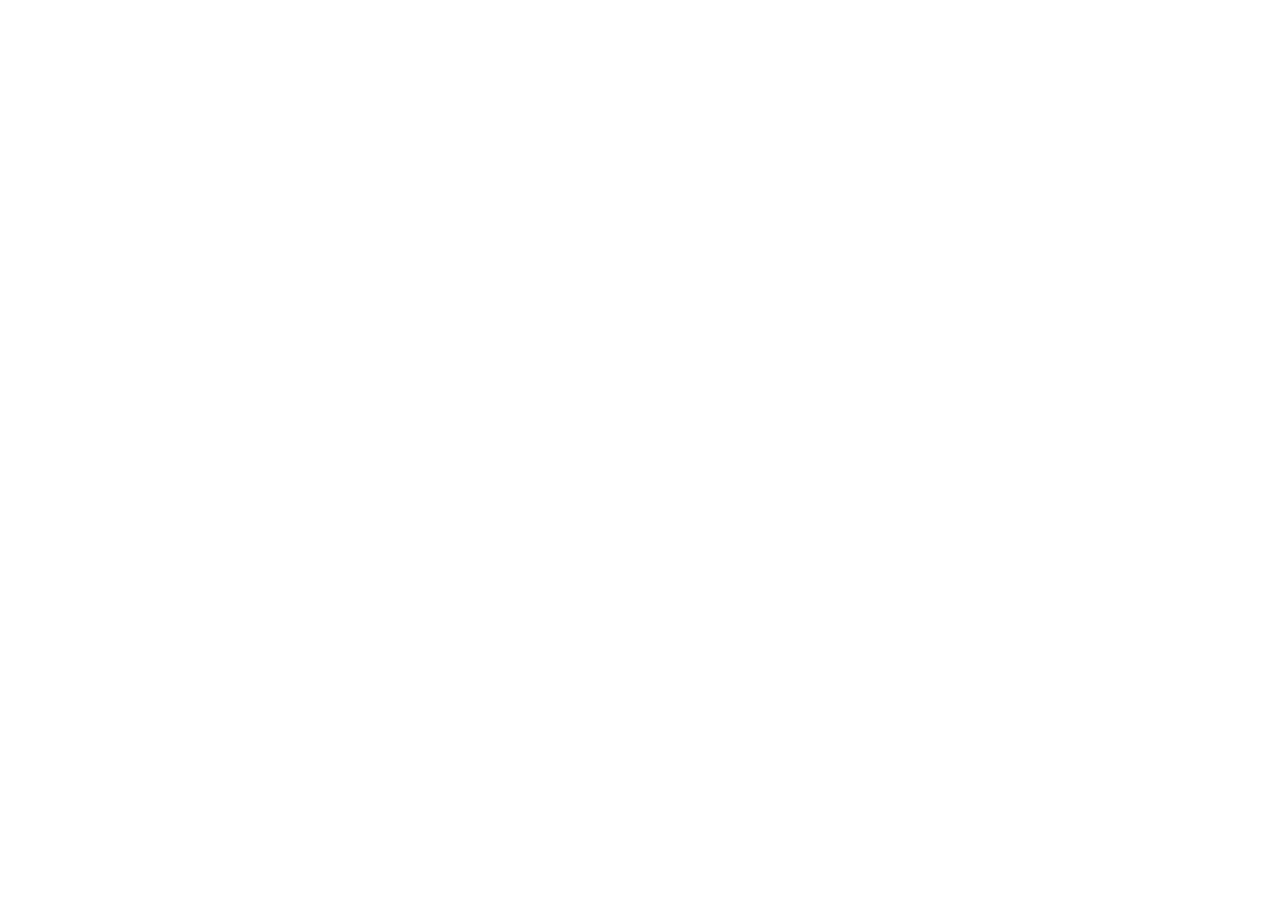
==== index.html @ a67e993c "creating the structure of website" ====
<!DOCTYPE html>
<html>
    <head>
        <meta charset="utf-8">
        <meta http-equiv="X-UA-Compatible" content="IE=edge">
        <title></title>
        <meta name="description" content="">
        <meta name="viewport" content="width=device-width, initial-scale=1">
        <link rel="stylesheet" href="style.css">
    </head>
    <body>
        <!--[if lt IE 7]>
            <p class="browsehappy">You are using an <strong>outdated</strong> browser. Please <a href="#">upgrade your browser</a> to improve your experience.</p>
        <![endif]-->
        
    </body>
</html>
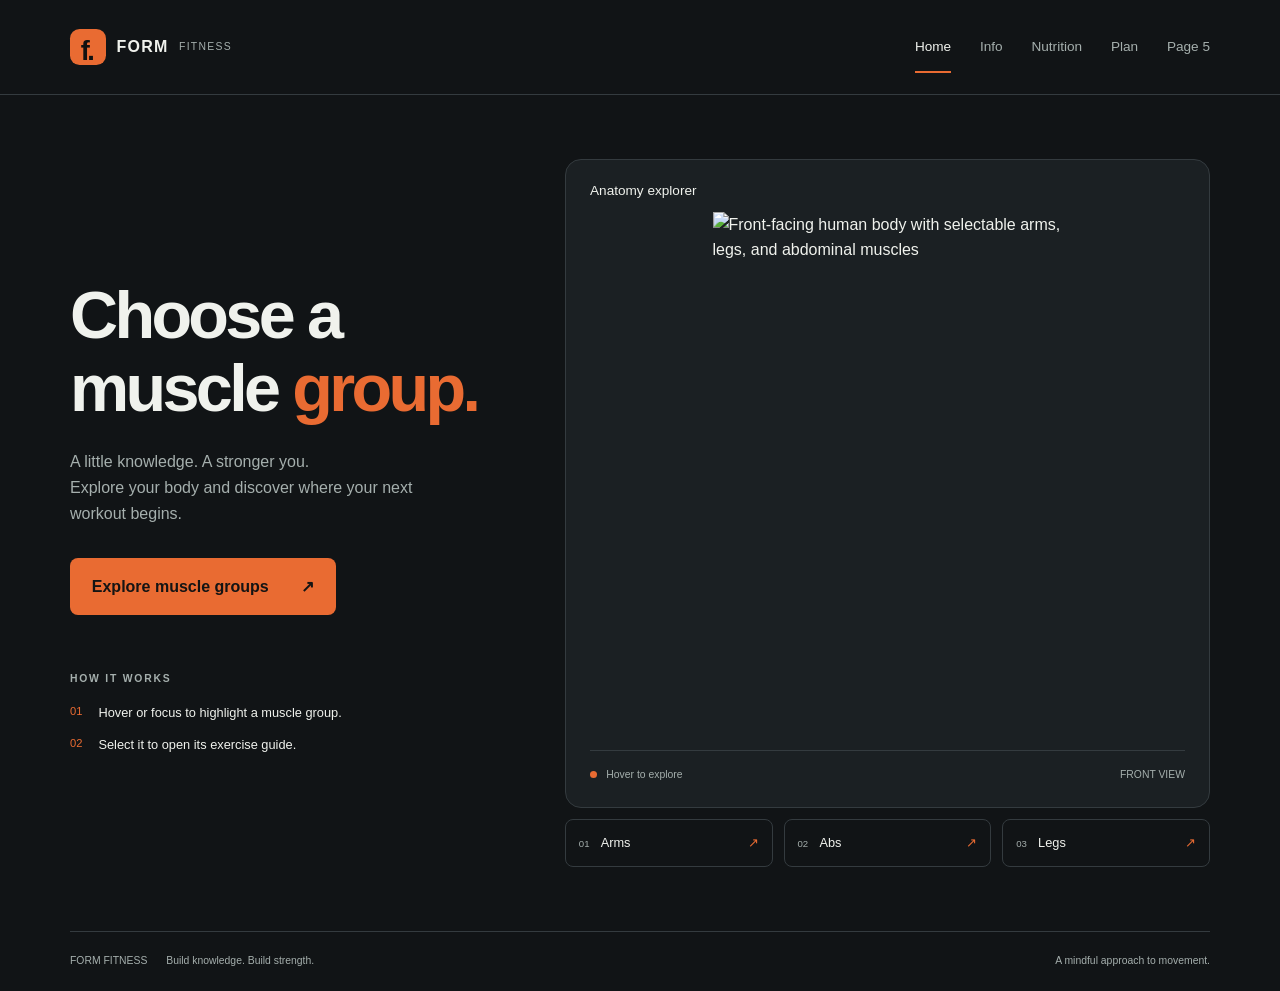
==== commit fea735f7: "page 1 done, set out some rules for all pages (view style.css)" ====
--- a/index.html
+++ b/index.html
@@ -1,17 +1,72 @@
 <!DOCTYPE html>
-<html>
-    <head>
-        <meta charset="utf-8">
-        <meta http-equiv="X-UA-Compatible" content="IE=edge">
-        <title></title>
-        <meta name="description" content="">
-        <meta name="viewport" content="width=device-width, initial-scale=1">
-        <link rel="stylesheet" href="style.css">
-    </head>
-    <body>
-        <!--[if lt IE 7]>
-            <p class="browsehappy">You are using an <strong>outdated</strong> browser. Please <a href="#">upgrade your browser</a> to improve your experience.</p>
-        <![endif]-->
-        
-    </body>
-</html>+<html lang="en">
+<head>
+    <meta charset="UTF-8">
+    <meta name="viewport" content="width=device-width, initial-scale=1.0">
+    <meta name="description" content="Explore muscle groups and discover your next workout with Form Fitness.">
+    <title>Form Fitness</title>
+    <link href="https://cdn.jsdelivr.net/npm/bootstrap@5.3.3/dist/css/bootstrap.min.css" rel="stylesheet">
+    <link rel="stylesheet" href="style.css">
+</head>
+<body>
+    <header class="site-header">
+        <nav class="container site-nav" aria-label="Main navigation">
+            <a class="brand" href="index.html" aria-label="Form Fitness home"><span class="brand-mark" aria-hidden="true">f.</span> FORM <span class="brand-subtitle">FITNESS</span></a>
+            <ul class="nav-links">
+                <li><a href="index.html" aria-current="page">Home</a></li>
+                <li><a href="page 2/index.html">Info</a></li>
+                <li><a href="page 3/index.html">Nutrition</a></li>
+                <li><a href="page 4/index.html">Plan</a></li>
+                <li><a href="page 5/index.html">Page 5</a></li>
+            </ul>
+        </nav>
+    </header>
+    <main id="main" class="container page-container">
+        <div class="row g-5 align-items-center">
+            <section class="col-lg-5 introduction" aria-labelledby="page-title">
+                <h1 id="page-title">Choose a<br>muscle <span>group.</span></h1>
+                <p class="intro-copy">A little knowledge. A stronger you.<br>Explore your body and discover where your next workout begins.</p>
+                <a class="button" href="#muscle-groups">Explore muscle groups <span aria-hidden="true">↗</span></a>
+                <div class="quick-guide">
+                    <p class="eyebrow">HOW IT WORKS</p>
+                    <ol>
+                        <li><span>01</span> Hover or focus to highlight a muscle group.</li>
+                        <li><span>02</span> Select it to open its exercise guide.</li>
+                    </ol>
+                </div>
+            </section>
+            <section id="muscle-groups" class="col-lg-7" aria-labelledby="anatomy-title">
+                <div class="card">
+                    <div class="panel-heading"><h2 id="anatomy-title">Anatomy explorer</h2></div>
+                    <div class="anatomy-container">
+                        <img class="body-base" src="images/body-white.png" alt="Front-facing human body with selectable arms, legs, and abdominal muscles" width="1024" height="1536">
+                        <!-- Each region reuses the base silhouette, so its outline stays aligned at every size. -->
+                        <a class="body-part left-arm" href="page 2/index.html#arms" aria-label="Open exercises for left arm">
+                            <img class="part-hover" src="images/body-white.png" alt="" width="1024" height="1536">
+                        </a>
+                        <a class="body-part right-arm" href="page 2/index.html#arms" aria-label="Open exercises for right arm">
+                            <img class="part-hover" src="images/body-white.png" alt="" width="1024" height="1536">
+                        </a>
+                        <a class="body-part left-leg" href="page 2/index.html#legs" aria-label="Open exercises for left leg">
+                            <img class="part-hover" src="images/body-white.png" alt="" width="1024" height="1536">
+                        </a>
+                        <a class="body-part right-leg" href="page 2/index.html#legs" aria-label="Open exercises for right leg">
+                            <img class="part-hover" src="images/body-white.png" alt="" width="1024" height="1536">
+                        </a>
+                        <a class="body-part abs" href="page 2/index.html#abs" aria-label="Open exercises for abs">
+                            <img class="part-hover" src="images/body-white.png" alt="" width="1024" height="1536">
+                        </a>
+                    </div>
+                    <div class="explorer-key"><span><i class="key-dot" aria-hidden="true"></i> Hover to explore</span><span>FRONT VIEW</span></div>
+                </div>
+                <div class="muscle-links" aria-label="Muscle group shortcuts">
+                    <a href="page 2/index.html#arms"><span>01</span> Arms <span aria-hidden="true">↗</span></a>
+                    <a href="page 2/index.html#abs"><span>02</span> Abs <span aria-hidden="true">↗</span></a>
+                    <a href="page 2/index.html#legs"><span>03</span> Legs <span aria-hidden="true">↗</span></a>
+                </div>
+            </section>
+        </div>
+    </main>
+    <footer class="container site-footer"><p>FORM FITNESS <span>Build knowledge. Build strength.</span></p><p>A mindful approach to movement.</p></footer>
+</body>
+</html>
--- a/style.css
+++ b/style.css
@@ -0,0 +1,412 @@
+:root {
+    --background: #111416;
+    --surface: #1b2023;
+    --border: #343b3f;
+    --text: #f0f2ed;
+    --muted: #a5afad;
+    --accent: #e96b32;
+    --orange-hover: #f5824a;
+    --content-width: 1180px;
+    --space: 1.5rem;
+    --radius: 1rem;
+}
+
+/* Shared foundations for all five pages. */
+* {
+    box-sizing: border-box;
+}
+
+html {
+    scroll-behavior: smooth;
+}
+
+body {
+    margin: 0;
+    background: var(--background);
+    color: var(--text);
+    font-family: Arial, Helvetica, sans-serif;
+    line-height: 1.6;
+}
+
+img {
+    max-width: 100%;
+}
+
+a {
+    color: inherit;
+    text-decoration: none;
+}
+
+a:hover {
+    color: var(--accent);
+}
+
+:focus-visible {
+    outline: 3px solid var(--accent);
+    outline-offset: 5px;
+}
+
+h1, h2, h3 {
+    line-height: 1.1;
+    font-weight: 700;
+}
+
+p {
+    margin: 0 0 1rem;
+}
+
+.container {
+    width: min(100% - 3rem, var(--content-width));
+    padding-inline: 0;
+    margin-inline: auto;
+}
+
+.page-container {
+    /* Scale spacing between 2rem on phones and 4rem on wider screens.
+    We need this to prevent different spacing between separate pages.
+    Use it inside <main> !*/
+    padding-block: clamp(2rem, 5vw, 4rem);
+}
+
+.button {
+    display: inline-flex;
+    gap: 2rem;
+    align-items: center;
+    justify-content: center;
+    padding: .9rem 1.3rem;
+    border: 1px solid transparent;
+    border-radius: .5rem;
+    background: var(--accent);
+    color: #141414;
+    font: inherit;
+    font-weight: 700;
+    cursor: pointer;
+}
+
+.button:hover {
+    background: var(--orange-hover);
+    color: #141414;
+}
+/* you can try to decor your page with this,
+or make similiar section with this color palette
+this would theoretically help you navigate with page coloring */
+.card {
+    padding: var(--space);
+    background: var(--surface);
+    color: var(--text);
+    border: 1px solid var(--border);
+    border-radius: var(--radius);
+}
+
+/* Reusable navigation wraps */
+.site-header {
+    border-bottom: 1px solid var(--border);
+}
+
+.site-nav {
+    min-height: 94px;
+    display: flex;
+    align-items: center;
+    justify-content: space-between;
+    gap: 2rem;
+}
+
+.brand {
+    display: flex;
+    align-items: center;
+    gap: .65rem;
+    font-size: 1rem;
+    font-weight: 800;
+    letter-spacing: .08em;
+    white-space: nowrap;
+}
+
+.brand-mark {
+    display: grid;
+    place-items: center;
+    width: 36px;
+    height: 36px;
+    border-radius: .6rem;
+    background: var(--accent);
+    color: #111;
+    font-size: 1.7rem;
+    letter-spacing: -.1em;
+    padding-right: .2rem;
+}
+
+.brand-subtitle {
+    color: var(--muted);
+    font-size: .65rem;
+    font-weight: 400;
+}
+
+.nav-links {
+    display: flex;
+    gap: 1.8rem;
+    list-style: none;
+    padding: 0;
+    margin: 0;
+    font-size: .85rem;
+    color: var(--muted);
+}
+
+.nav-links a {
+    display: block;
+    padding: .8rem 0;
+}
+
+.nav-links a[aria-current="page"] {
+    color: var(--text);
+    box-shadow: 0 2px var(--accent);
+}
+
+/* Bootstrap's row and columns handle the main responsive layout. */
+.eyebrow {
+    color: var(--muted);
+    font-size: .65rem;
+    letter-spacing: .17em;
+    font-weight: 700;
+}
+
+.key-dot {
+    display: inline-block;
+    width: 7px;
+    height: 7px;
+    border-radius: 50%;
+    background: var(--accent);
+    margin-right: .4rem;
+}
+
+h1 {
+    font-size: clamp(3rem, 5.2vw, 4.4rem);
+    letter-spacing: -.055em;
+    margin: 1.5rem 0;
+}
+
+h1 span {
+    color: var(--accent);
+}
+
+.intro-copy {
+    max-width: 360px;
+    color: var(--muted);
+    font-size: 1rem;
+    margin-bottom: 2rem;
+}
+
+.quick-guide {
+    margin-top: 3.5rem;
+    max-width: 380px;
+}
+
+.quick-guide ol {
+    padding: 0;
+    list-style: none;
+    font-size: .8rem;
+}
+
+.quick-guide li {
+    display: flex;
+    gap: 1rem;
+    margin-bottom: .7rem;
+}
+
+.quick-guide li span {
+    color: var(--accent);
+    font-size: .7rem;
+}
+
+
+.panel-heading, .explorer-key {
+    display: flex;
+    align-items: center;
+    justify-content: space-between;
+    gap: 1rem;
+}
+
+.panel-heading h2 {
+    font-size: .85rem;
+    margin: 0;
+    font-weight: 400;
+}
+
+.anatomy-container {
+    position: relative;
+    width: min(100%, 350px);
+    margin: .8rem auto;
+}
+
+.body-base {
+    display: block;
+    width: 100%;
+    height: auto;
+}
+
+/* Clip paths limit each link's hover area. No image mask: this also works from a local HTML file. */
+.body-part {
+    position: absolute;
+    inset: 0;
+    cursor: pointer;
+}
+
+.body-part img {
+    position: absolute;
+    inset: 0;
+    width: 100%;
+    height: 100%;
+    pointer-events: none;
+}
+
+/* Recolor a copy of the base to approximately #e96b32, preserving its exact alpha outline. */
+.part-hover {
+    opacity: 0;
+    filter: brightness(0) invert(.549) sepia(.258) saturate(15.465) hue-rotate(331.187deg) brightness(.914);
+}
+
+.body-part:hover .part-hover, .body-part:focus-visible .part-hover {
+    opacity: 1;
+}
+
+/* Keep the link transparent so only the selected PNG changes color. */
+.body-part:focus-visible {
+    outline: none;
+}
+
+.left-arm {
+    clip-path: polygon(28% 18%, 37% 18%, 42% 20%, 43% 24%, 40% 28%, 40% 31%, 35% 34%, 33% 43%, 28% 58%, 21% 58%, 24% 36%, 28% 26%);
+}
+
+.right-arm {
+    clip-path: polygon(63% 18%, 72% 18%, 72% 26%, 76% 36%, 79% 58%, 72% 58%, 67% 43%, 65% 34%, 60% 31%, 60% 28%, 57% 24%, 58% 20%);
+}
+
+/* Full-size layers share one coordinate space; no per-image offsets or stretching. */
+.left-leg {
+    clip-path: polygon(35% 50%, 50% 50%, 50% 97%, 32% 97%, 32% 60%);
+}
+
+.right-leg {
+    clip-path: polygon(50% 50%, 65% 50%, 68% 60%, 68% 97%, 50% 97%);
+}
+
+.abs {
+    clip-path: polygon(36% 34%, 64% 34%, 65% 43%, 63% 50%, 37% 50%, 35% 43%);
+}
+
+.explorer-key {
+    color: var(--muted);
+    font-size: .65rem;
+    border-top: 1px solid var(--border);
+    padding-top: 1rem;
+}
+
+.muscle-links {
+    display: grid;
+    grid-template-columns: repeat(3, 1fr);
+    gap: .7rem;
+    margin-top: .7rem;
+}
+
+.muscle-links a {
+    display: flex;
+    align-items: center;
+    gap: .7rem;
+    padding: .8rem;
+    border: 1px solid var(--border);
+    border-radius: .5rem;
+    font-size: .8rem;
+}
+
+.muscle-links a span:first-child {
+    color: var(--muted);
+    font-size: .6rem;
+}
+
+.muscle-links a span:last-child {
+    margin-left: auto;
+    color: var(--accent);
+}
+
+.site-footer {
+    display: flex;
+    justify-content: space-between;
+    gap: 1rem;
+    border-top: 1px solid var(--border);
+    padding-block: 1.3rem;
+    font-size: .65rem;
+    color: var(--muted);
+}
+
+.site-footer p {
+    margin: 0;
+}
+
+.site-footer span {
+    margin-left: 1rem;
+}
+
+@media (max-width: 991px) {
+    .site-nav {
+        flex-wrap: wrap;
+        gap: 1rem;
+        padding-block: 1rem;
+    }
+
+    .introduction {
+        text-align: center;
+    }
+
+    .intro-copy, .quick-guide {
+        margin-inline: auto;
+    }
+
+    .quick-guide {
+        margin-top: 2rem;
+    }
+
+    .quick-guide li {
+        justify-content: center;
+    }
+}
+
+@media (max-width: 575px) {
+    .container {
+        width: calc(100% - 2rem);
+    }
+
+    .site-nav {
+        justify-content: center;
+    }
+
+    .nav-links {
+        width: 100%;
+        justify-content: space-between;
+        gap: .5rem;
+        font-size: .75rem;
+    }
+
+    .anatomy-panel {
+        padding: 1rem;
+    }
+
+    .muscle-links a {
+        padding: .65rem;
+        gap: .4rem;
+    }
+
+    .site-footer {
+        flex-direction: column;
+        text-align: center;
+    }
+
+    .site-footer span {
+        display: block;
+        margin: .2rem 0 0;
+    }
+}
+
+@media (prefers-reduced-motion: reduce) {
+    html {
+        scroll-behavior: auto;
+    }
+}
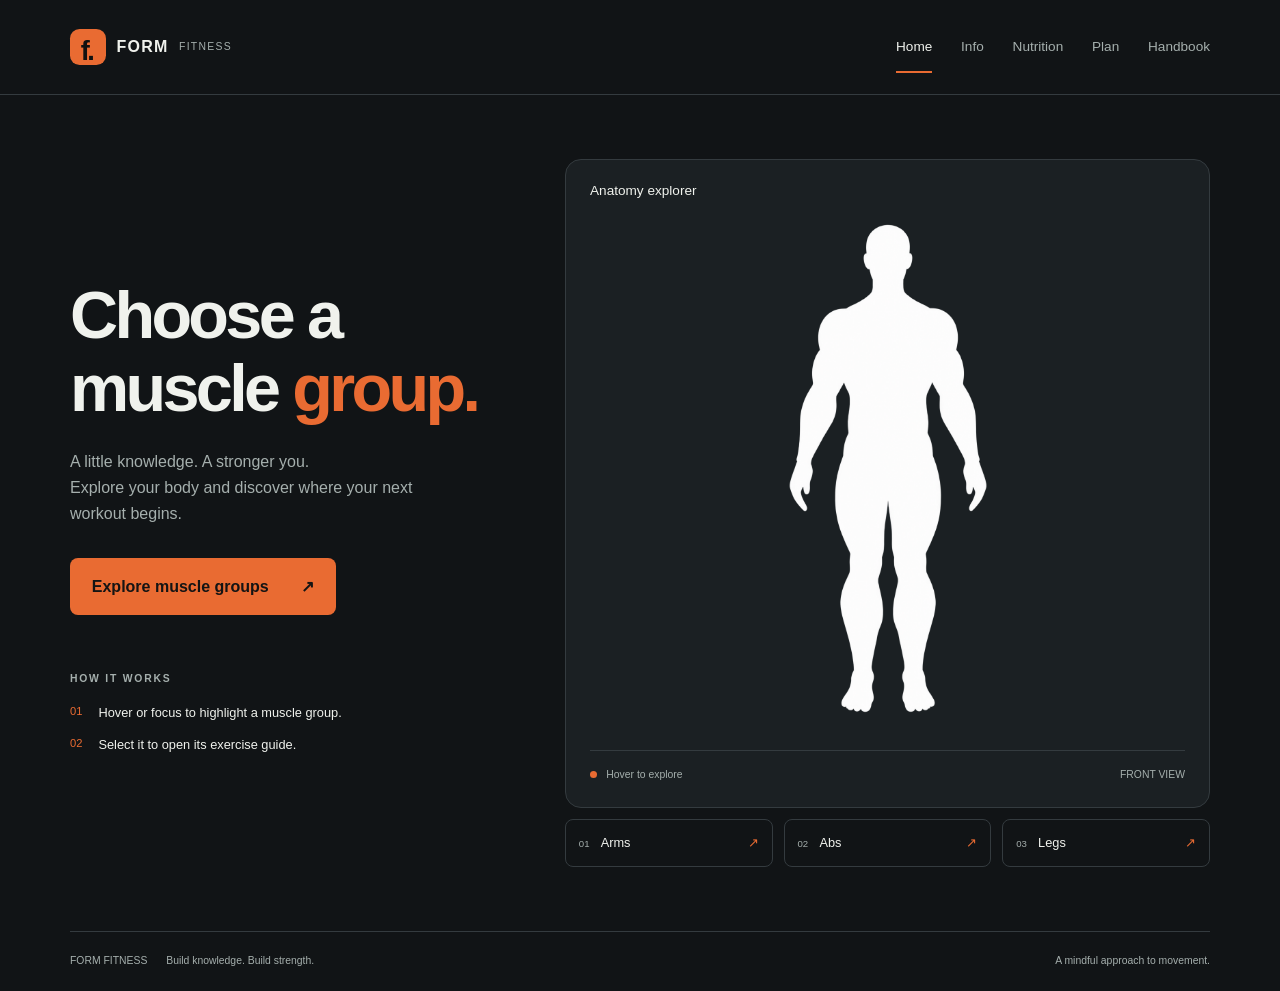
==== commit 7bcc0408: "just renaming page 5 to hanbook in navbar" ====
--- a/index.html
+++ b/index.html
@@ -17,7 +17,7 @@
                 <li><a href="page 2/index.html">Info</a></li>
                 <li><a href="page 3/index.html">Nutrition</a></li>
                 <li><a href="page 4/index.html">Plan</a></li>
-                <li><a href="page 5/index.html">Page 5</a></li>
+                <li><a href="page 5/index.html">Handbook</a></li>
             </ul>
         </nav>
     </header>
--- a/style.css
+++ b/style.css
@@ -19,6 +19,7 @@
 html {
     scroll-behavior: smooth;
 }
+
 
 body {
     margin: 0;
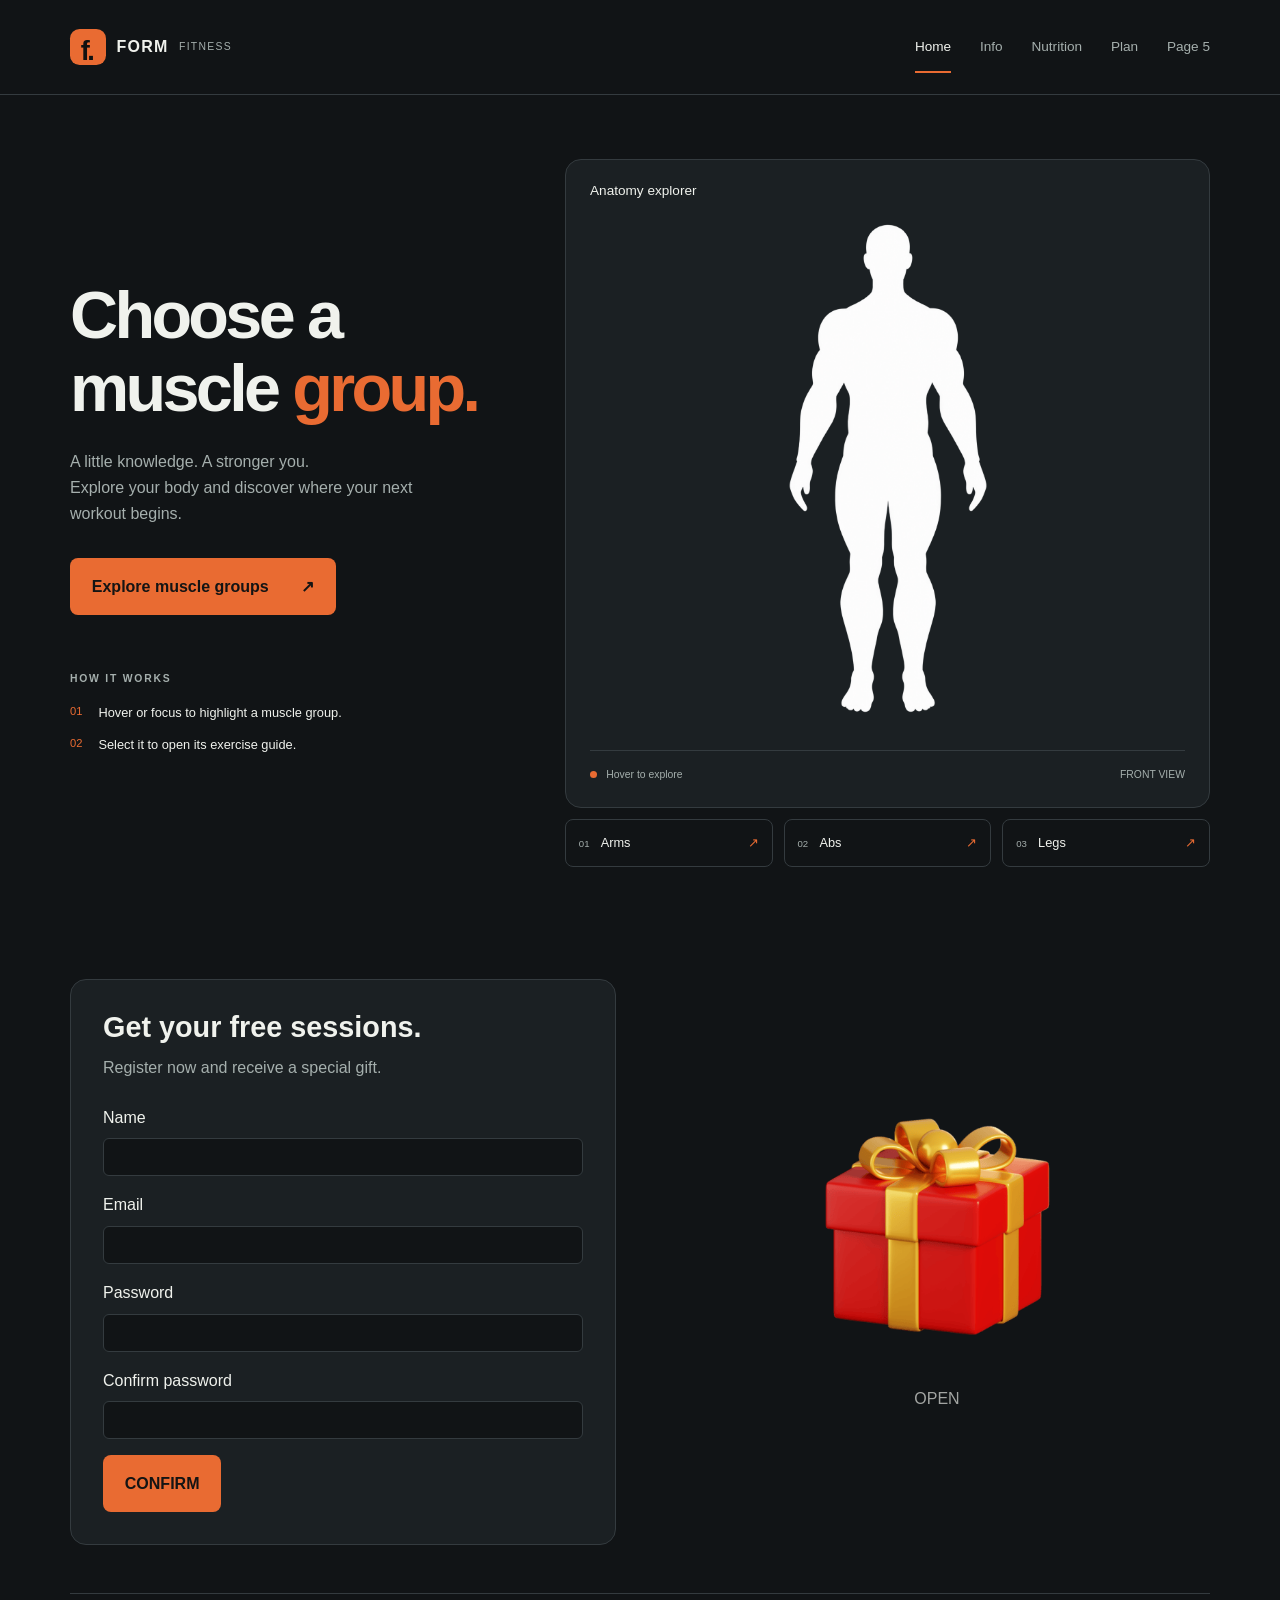
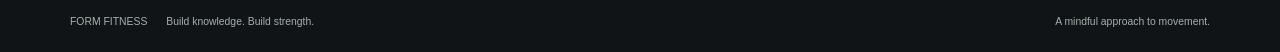
==== commit a78997f6: "Registration foem + gift on main page" ====
--- a/index.html
+++ b/index.html
@@ -7,6 +7,9 @@
     <title>Form Fitness</title>
     <link href="https://cdn.jsdelivr.net/npm/bootstrap@5.3.3/dist/css/bootstrap.min.css" rel="stylesheet">
     <link rel="stylesheet" href="style.css">
+    <script src="https://code.jquery.com/jquery-3.7.1.min.js"></script>
+    <script src="script.js"></script>
+
 </head>
 <body>
     <header class="site-header">
@@ -17,7 +20,7 @@
                 <li><a href="page 2/index.html">Info</a></li>
                 <li><a href="page 3/index.html">Nutrition</a></li>
                 <li><a href="page 4/index.html">Plan</a></li>
-                <li><a href="page 5/index.html">Handbook</a></li>
+                <li><a href="page 5/index.html">Page 5</a></li>
             </ul>
         </nav>
     </header>
@@ -67,6 +70,89 @@
             </section>
         </div>
     </main>
+
+    
+<!-- Registration and gift section -->
+<section class="container registration-section">
+    <div class="row g-5 align-items-center">
+
+        <!-- Registration form -->
+        <div class="col-lg-6">
+            <div class="card registration-card">
+                <h2>Get your free sessions.</h2>
+                <p class="registration-description">
+                    Register now and receive a special gift.
+                </p>
+
+                <form id="registrationForm" novalidate>
+
+                    <!-- Name -->
+                    <div class="mb-3">
+                        <label for="userName" class="form-label">Name</label>
+                        <input type="text" class="form-control" id="userName">
+                        <div class="invalid-feedback">Enter your name.</div>
+                    </div>
+
+                    <!-- Email -->
+                    <div class="mb-3">
+                        <label for="userEmail" class="form-label">Email</label>
+                        <input type="email" class="form-control" id="userEmail">
+                        <div class="invalid-feedback">Enter a valid email.</div>
+                    </div>
+
+                    <!-- Password -->
+                    <div class="mb-3">
+                        <label for="userPassword" class="form-label">Password</label>
+                        <input type="password" class="form-control" id="userPassword">
+                        <div class="invalid-feedback">
+                            Password must contain at least 6 characters.
+                        </div>
+                    </div>
+
+                    <!-- Confirm password -->
+                    <div class="mb-3">
+                        <label for="confirmPassword" class="form-label">
+                            Confirm password
+                        </label>
+                        <input type="password" class="form-control" id="confirmPassword">
+                        <div class="invalid-feedback">Passwords do not match.</div>
+                    </div>
+
+                    <button type="submit" class="button confirm-button">
+                        CONFIRM
+                    </button>
+
+                    <!-- Success message -->
+                    <p id="successMessage" class="success-message">
+                        Registration successful! Open your gift.
+                    </p>
+
+                </form>
+            </div>
+        </div>
+
+        <!-- Gift -->
+        <div class="col-lg-6">
+            <div class="gift-container">
+                <img src="images/present.png" alt="Gift box" class="gift-image">
+
+                <button id="openGift" class="btn gift-button" disabled>
+                    OPEN
+                </button>
+
+                <!-- Promo code -->
+                <div id="promoCode" class="promo-code">
+                    <h3>Congratulations!</h3>
+                    <p>Promo code for 3 free training sessions with a coach.</p>
+                    <strong>CODE: QQQQ-1111</strong>
+                </div>
+            </div>
+        </div>
+
+     </div>
+    </section>
+
+
     <footer class="container site-footer"><p>FORM FITNESS <span>Build knowledge. Build strength.</span></p><p>A mindful approach to movement.</p></footer>
 </body>
 </html>
--- a/style.css
+++ b/style.css
@@ -411,3 +411,108 @@
         scroll-behavior: auto;
     }
 }
+
+
+/* Registration section */
+.registration-section {
+    padding-block: 3rem;
+}
+
+.registration-card {
+    padding: 2rem;
+}
+
+.registration-card h2 {
+    font-size: 1.8rem;
+    margin-bottom: .7rem;
+}
+
+.registration-description {
+    color: var(--muted);
+    margin-bottom: 1.5rem;
+}
+
+.registration-card .form-label {
+    color: var(--text);
+}
+
+.registration-card .form-control {
+    background: var(--background);
+    border-color: var(--border);
+    color: var(--text);
+}
+
+.registration-card .form-control:focus {
+    background: var(--background);
+    color: var(--text);
+    border-color: var(--accent);
+    box-shadow: 0 0 0 .2rem rgba(233, 107, 50, .2);
+}
+
+.success-message {
+    display: none;
+    color: #70c990;
+    margin-top: 1rem;
+    margin-bottom: 0;
+}
+
+.gift-container {
+    display: flex;
+    flex-direction: column;
+    align-items: center;
+    text-align: center;
+}
+
+.gift-image {
+    width: 250px;
+    height: auto;
+    margin-bottom: 1.5rem;
+}
+
+.gift-button {
+    background: #555;
+    color: white;
+    border: none;
+    padding: .8rem 2.5rem;
+    cursor: not-allowed;
+}
+
+.gift-button-active {
+    background: var(--accent);
+    color: #141414;
+    border: none;
+    padding: .8rem 2.5rem;
+    font-weight: 700;
+    cursor: pointer;
+}
+
+.gift-button-active:hover {
+    background: var(--orange-hover);
+}
+
+.promo-code {
+    display: none;
+    width: 100%;
+    max-width: 380px;
+    margin-top: 1.5rem;
+    padding: 1.5rem;
+    background: var(--surface);
+    border: 1px solid var(--accent);
+    border-radius: var(--radius);
+}
+
+.promo-code h3 {
+    font-size: 1.2rem;
+    color: var(--accent);
+}
+
+.promo-code p {
+    color: var(--muted);
+    margin-bottom: .8rem;
+}
+
+.promo-code strong {
+    color: var(--accent);
+    font-size: 1.2rem;
+}
+
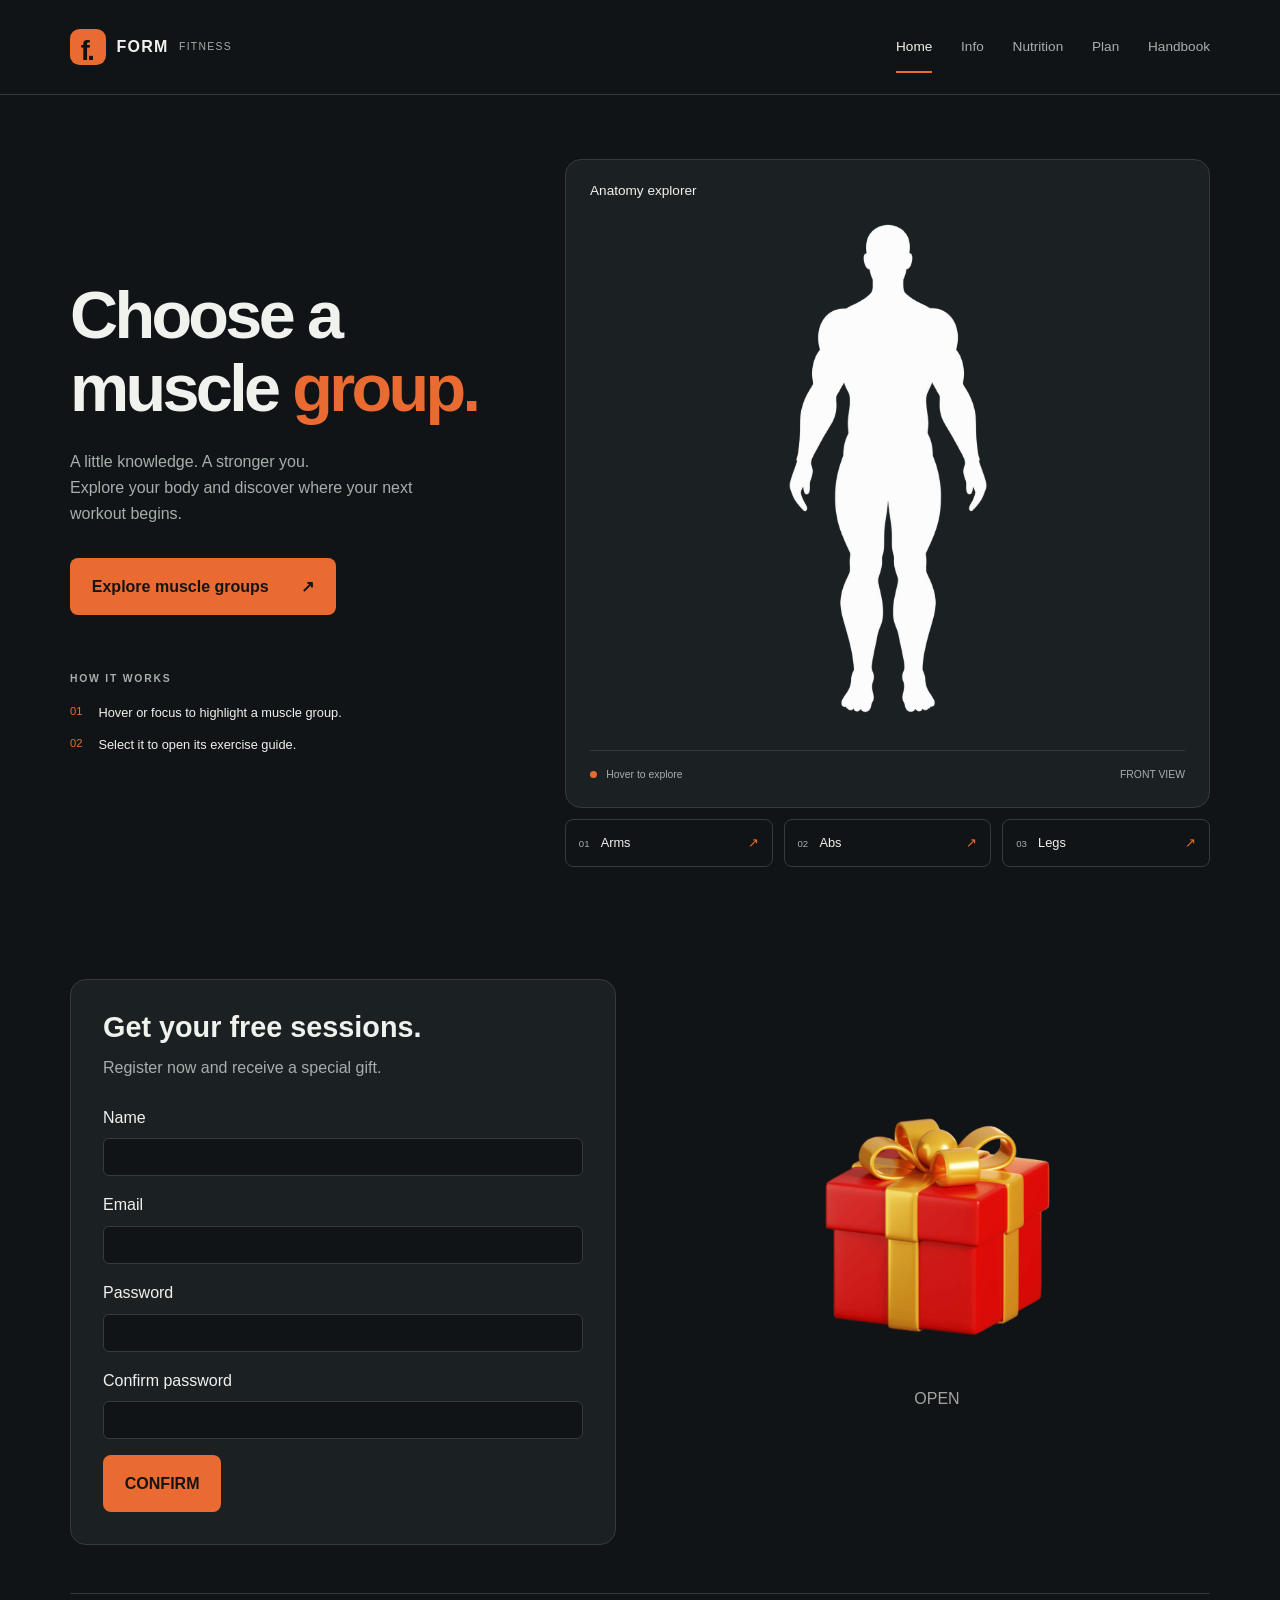
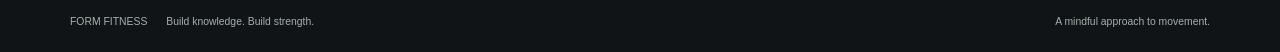
==== commit 964d0427: "Merge branch 'main' of https://github.com/scp-682-joke/webtechmiddthewm" ====
--- a/index.html
+++ b/index.html
@@ -20,7 +20,7 @@
                 <li><a href="page 2/index.html">Info</a></li>
                 <li><a href="page 3/index.html">Nutrition</a></li>
                 <li><a href="page 4/index.html">Plan</a></li>
-                <li><a href="page 5/index.html">Page 5</a></li>
+                <li><a href="page 5/index.html">Handbook</a></li>
             </ul>
         </nav>
     </header>
